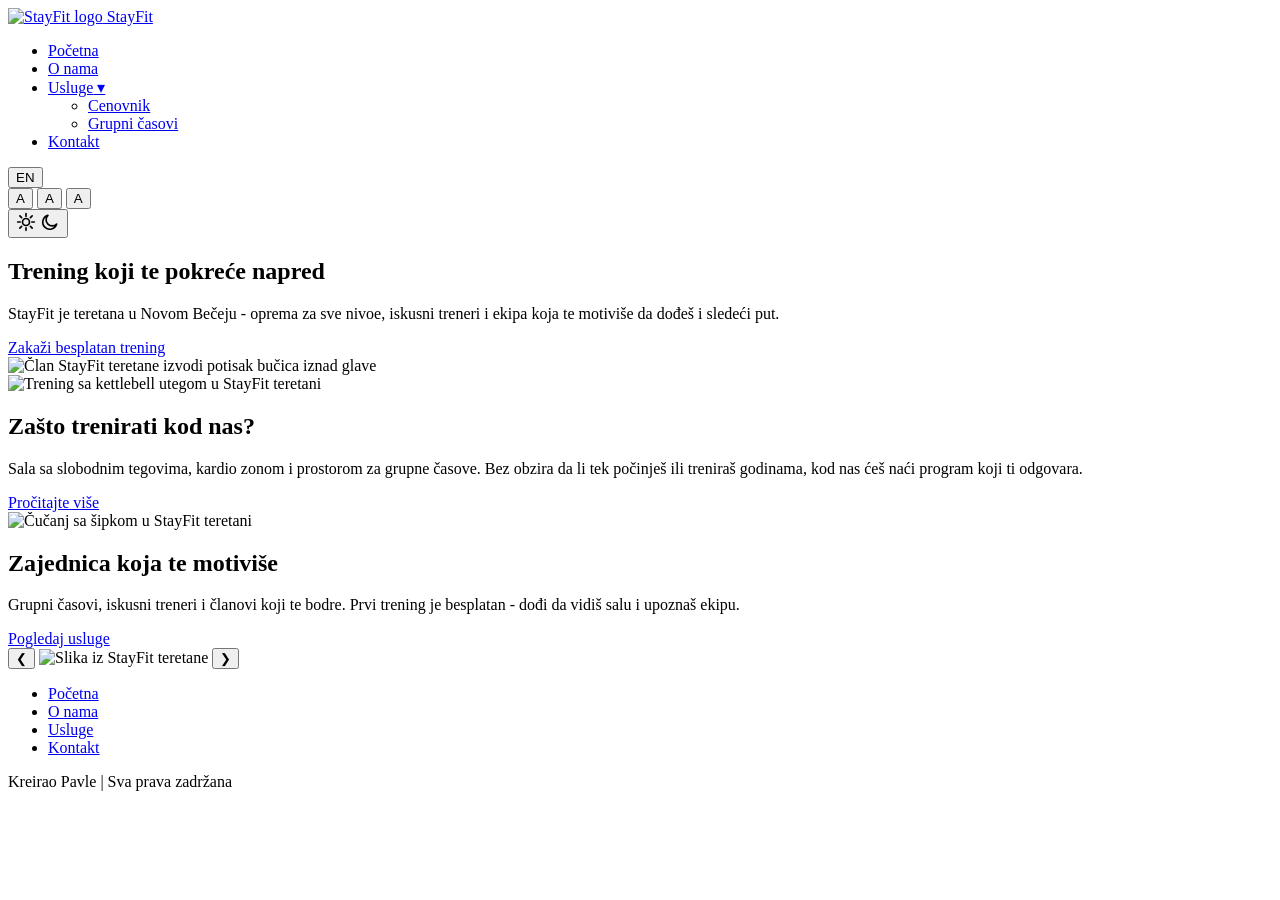
==== index.html @ c29cbc28 "Add files via upload" ====
<!doctype html>
<html lang="sr">
<head>
  <meta charset="UTF-8">
  <meta name="viewport" content="width=device-width, initial-scale=1">
  <title>StayFit - Teretana Novi Bečej</title>

  <meta name="description" content="StayFit je teretana u Novom Bečeju sa opremom za sve nivoe, iskusnim trenerima i grupnim časovima. Zakaži besplatan probni trening već danas.">
  <meta name="keywords" content="teretana Novi Bečej, StayFit, fitnes, grupni časovi, lični trener">
  <meta name="author" content="Pavle">
  <meta name="robots" content="index, follow">
  <link rel="canonical" href="https://stayfit-primer.rs/index.html">

  <meta property="og:type" content="website">
  <meta property="og:title" content="StayFit - Teretana Novi Bečej">
  <meta property="og:description" content="StayFit je teretana u Novom Bečeju sa opremom za sve nivoe, iskusnim trenerima i grupnim časovima.">
  <meta property="og:image" content="assets/img/hero-1.jpg">
  <meta property="og:url" content="https://stayfit-primer.rs/index.html">
  <meta property="og:locale" content="sr_RS">

  <link rel="icon" type="image/png" sizes="32x32" href="assets/img/icons/favicon-32.png">
  <link rel="icon" type="image/png" sizes="16x16" href="assets/img/icons/favicon-16.png">
  <link rel="apple-touch-icon" href="assets/img/icons/apple-touch-icon.png">

  <link rel="stylesheet" href="assets/css/main.css">
</head>
<body>

  <header>
    <div class="navbar">
      <a href="index.html" class="logo">
        <img src="assets/img/icons/logo-stayfit.png" width="34" height="34" alt="StayFit logo">
        StayFit
      </a>
      <div class="navbar-desno">
        <ul class="meni">
          <li><a href="index.html" data-prevod="nav_pocetna">Početna</a></li>
          <li><a href="o-nama.html" data-prevod="nav_onama">O nama</a></li>
          <li class="ima-padajuci">
            <a href="usluge.html"><span data-prevod="nav_usluge">Usluge</span> &#9662;</a>
            <ul class="padajuci">
              <li><a href="usluge.html#cenovnik" data-prevod="nav_cenovnik">Cenovnik</a></li>
              <li><a href="usluge.html#casovi" data-prevod="nav_casovi">Grupni časovi</a></li>
            </ul>
          </li>
          <li><a href="kontakt.html" data-prevod="nav_kontakt">Kontakt</a></li>
        </ul>
        <div class="podesavanja">
          <button type="button" class="dugme-jezik" id="dugmeJezik">EN</button>
          <div class="dugmad-slova">
            <button type="button" class="dugme-slovo" data-velicina="malo">A</button>
            <button type="button" class="dugme-slovo dugme-slovo-aktivan" data-velicina="srednje">A</button>
            <button type="button" class="dugme-slovo" data-velicina="veliko">A</button>
          </div>
          <button type="button" class="dugme-tema" id="dugmeTema" aria-label="Promeni temu">
            <svg data-ikona="sunce" viewBox="0 0 24 24" width="20" height="20" aria-hidden="true"><g fill="none" stroke="currentColor" stroke-width="2" stroke-linecap="round"><circle cx="12" cy="12" r="4.2"/><line x1="12" y1="2" x2="12" y2="5"/><line x1="12" y1="19" x2="12" y2="22"/><line x1="2" y1="12" x2="5" y2="12"/><line x1="19" y1="12" x2="22" y2="12"/><line x1="4.6" y1="4.6" x2="6.7" y2="6.7"/><line x1="17.3" y1="17.3" x2="19.4" y2="19.4"/><line x1="4.6" y1="19.4" x2="6.7" y2="17.3"/><line x1="17.3" y1="6.7" x2="19.4" y2="4.6"/></g></svg>
            <svg data-ikona="mesec" viewBox="0 0 24 24" width="20" height="20" aria-hidden="true"><path fill="none" stroke="currentColor" stroke-width="2" stroke-linecap="round" stroke-linejoin="round" d="M20 14.5A8.5 8.5 0 1 1 9.5 4 6.8 6.8 0 0 0 20 14.5Z"/></svg>
          </button>
        </div>
      </div>
    </div>
  </header>

  <section class="baner">
    <div class="baner-sadrzaj">
      <div class="baner-tekst">
        <h1 data-prevod="baner_naslov">Trening koji te pokreće napred</h1>
        <p data-prevod="baner_tekst">StayFit je teretana u Novom Bečeju - oprema za sve nivoe, iskusni treneri i ekipa koja te motiviše da dođeš i sledeći put.</p>
        <a href="kontakt.html" class="dugme" data-prevod="baner_dugme">Zakaži besplatan trening</a>
      </div>
      <div class="baner-slika">
        <img src="assets/img/slika1.png" alt="Član StayFit teretane izvodi potisak bučica iznad glave">
      </div>
    </div>
  </section>

  <section class="info">
    <div class="info-sadrzaj">
      <div class="info-slika">
        <img src="assets/img/slika2.jpg" alt="Trening sa kettlebell utegom u StayFit teretani">
      </div>
      <div class="info-tekst">
        <h2 data-prevod="info1_naslov">Zašto trenirati kod nas?</h2>
        <p data-prevod="info1_tekst">Sala sa slobodnim tegovima, kardio zonom i prostorom za grupne časove. Bez obzira da li tek počinješ ili treniraš godinama, kod nas ćeš naći program koji ti odgovara.</p>
        <a href="o-nama.html" class="dugme" data-prevod="info1_dugme">Pročitajte više</a>
      </div>
    </div>
  </section>

  <section class="info info-obrnuto">
    <div class="info-sadrzaj">
      <div class="info-slika">
        <img src="assets/img/slika3.jpg" alt="Čučanj sa šipkom u StayFit teretani">
      </div>
      <div class="info-tekst">
        <h2 data-prevod="info2_naslov">Zajednica koja te motiviše</h2>
        <p data-prevod="info2_tekst">Grupni časovi, iskusni treneri i članovi koji te bodre. Prvi trening je besplatan - dođi da vidiš salu i upoznaš ekipu.</p>
        <a href="usluge.html" class="dugme" data-prevod="info2_dugme">Pogledaj usluge</a>
      </div>
    </div>
  </section>

  <section class="slajder">
    <button class="slajder-strelica" id="slajderPrethodna" aria-label="Prethodna slika">&#10094;</button>
    <img src="assets/img/galerija/slika-1.jpg" alt="Slika iz StayFit teretane" id="slajderSlika">
    <button class="slajder-strelica" id="slajderSledeca" aria-label="Sledeća slika">&#10095;</button>
  </section>

  <footer>
    <ul class="footer-meni">
      <li><a href="index.html" data-prevod="nav_pocetna">Početna</a></li>
      <li><a href="o-nama.html" data-prevod="nav_onama">O nama</a></li>
      <li><a href="usluge.html" data-prevod="nav_usluge">Usluge</a></li>
      <li><a href="kontakt.html" data-prevod="nav_kontakt">Kontakt</a></li>
    </ul>
    <p data-prevod="footer_kreirao">Kreirao Pavle | Sva prava zadržana</p>
  </footer>

  <script src="assets/js/podesavanja.js"></script>
  <script src="assets/js/main.js"></script>
</body>
</html>
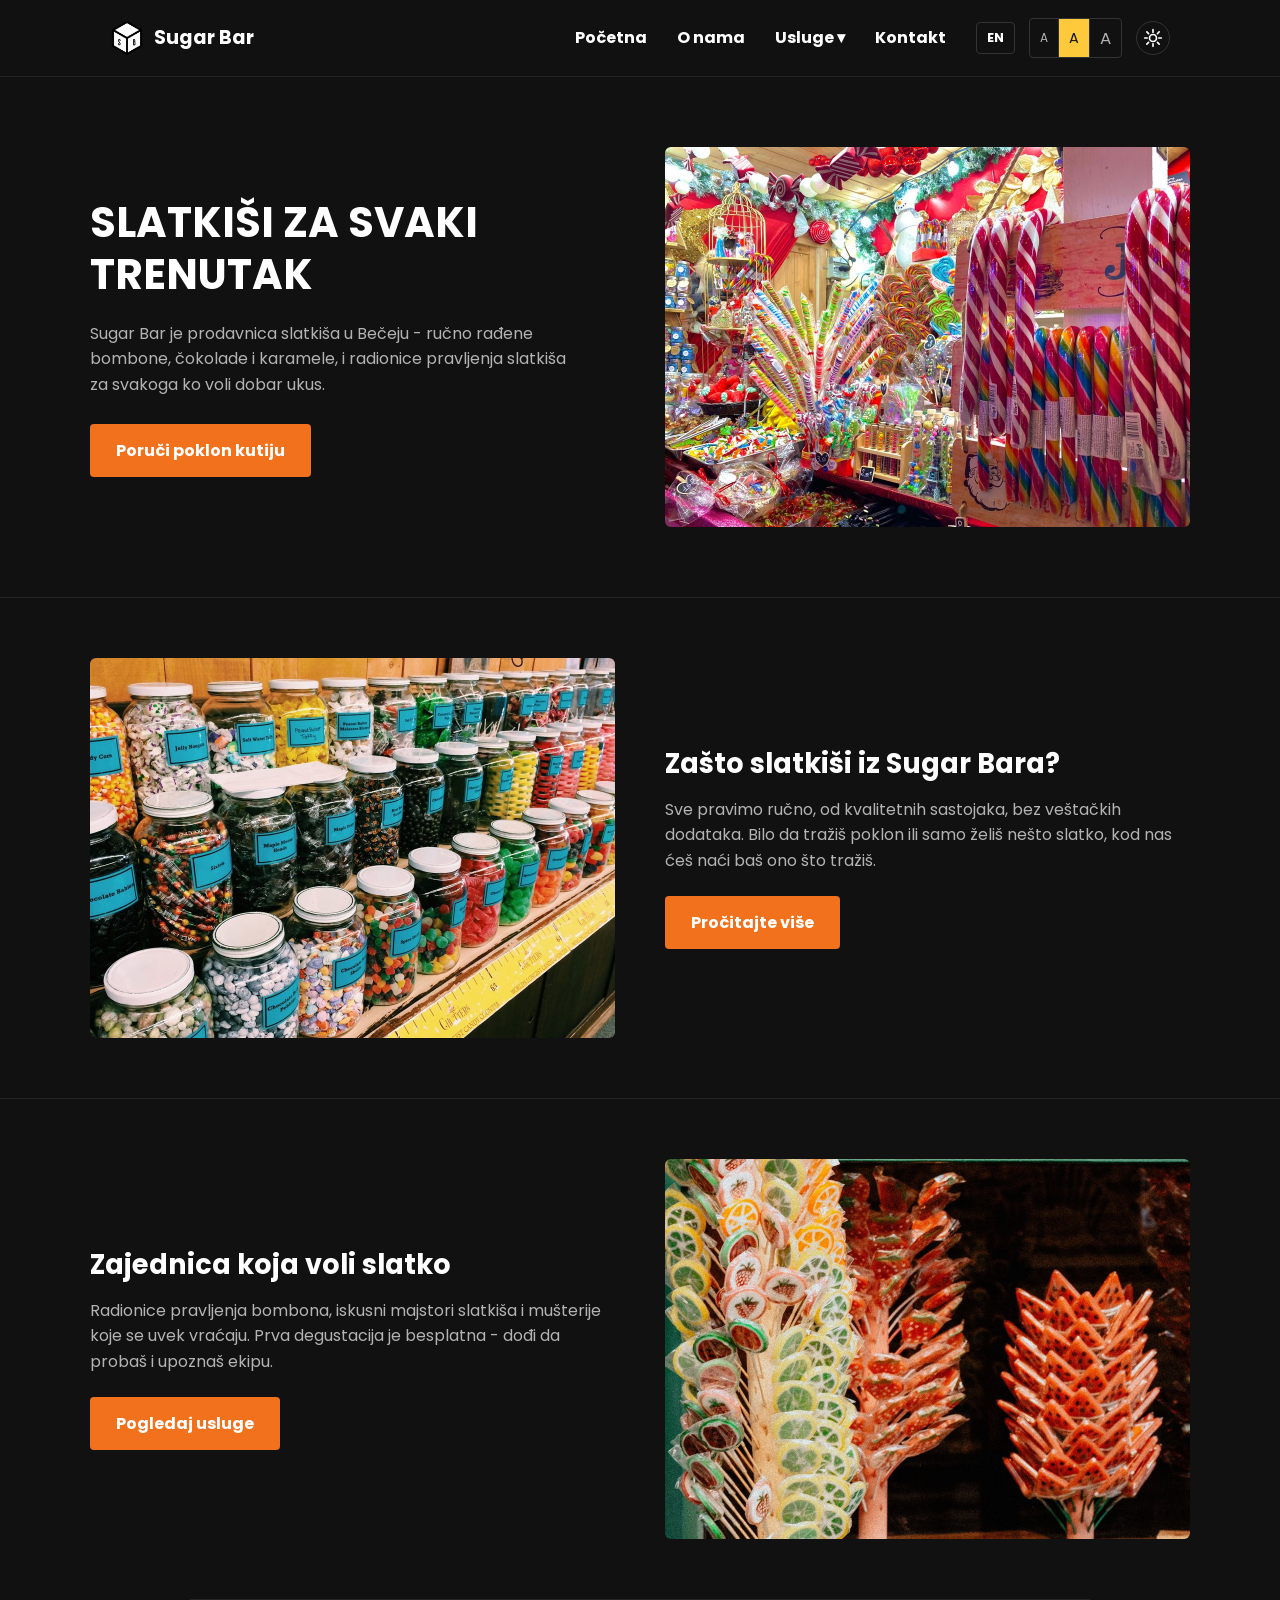
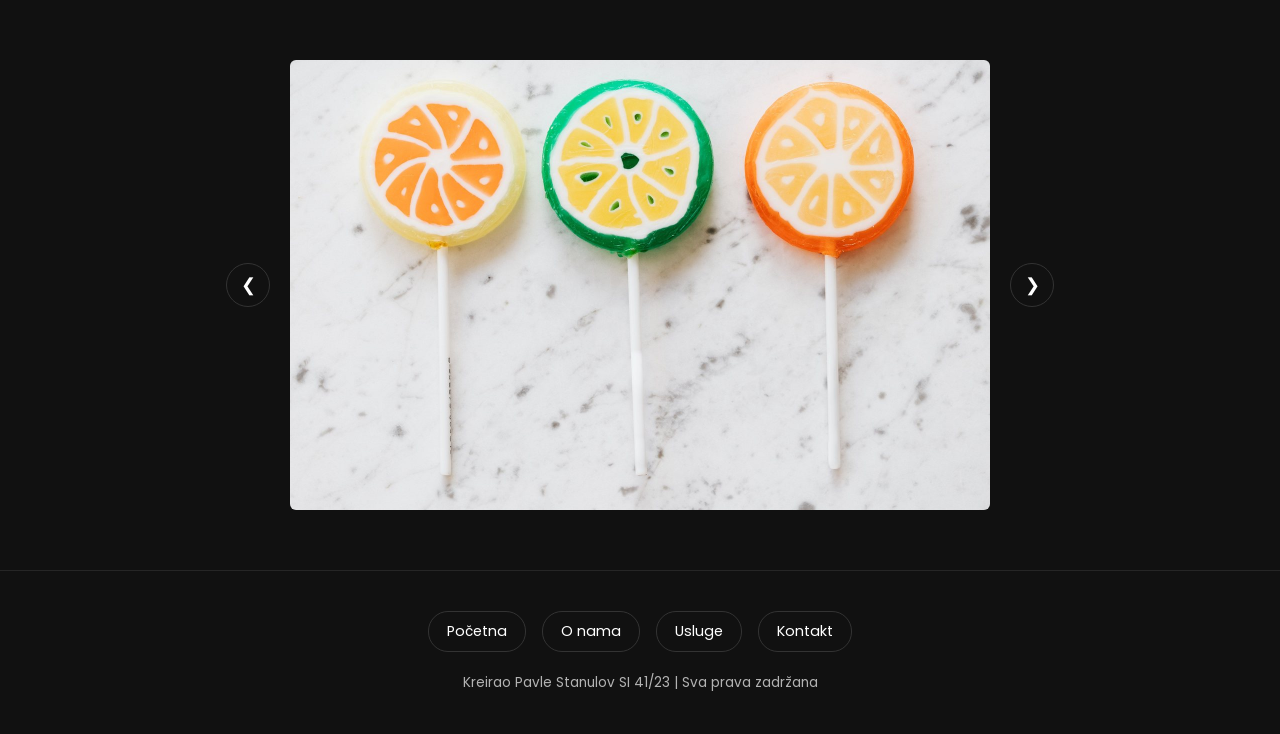
==== commit af5daffa: "Add files via upload" ====
--- a/index.html
+++ b/index.html
@@ -3,19 +3,19 @@
 <head>
   <meta charset="UTF-8">
   <meta name="viewport" content="width=device-width, initial-scale=1">
-  <title>StayFit - Teretana Novi Bečej</title>
+  <title>Sugar Bar - Prodavnica slatkiša Bečej</title>
 
-  <meta name="description" content="StayFit je teretana u Novom Bečeju sa opremom za sve nivoe, iskusnim trenerima i grupnim časovima. Zakaži besplatan probni trening već danas.">
-  <meta name="keywords" content="teretana Novi Bečej, StayFit, fitnes, grupni časovi, lični trener">
+  <meta name="description" content="Sugar Bar je prodavnica slatkiša u Bečeju sa bombonama, čokoladama i radionicama pravljenja slatkiša. Poruči poklon kutiju ili rezerviši mesto na radionici već danas.">
+  <meta name="keywords" content="prodavnica slatkiša Bečej, Sugar Bar, bombone, čokolade, radionice pravljenja slatkiša">
   <meta name="author" content="Pavle">
   <meta name="robots" content="index, follow">
-  <link rel="canonical" href="https://stayfit-primer.rs/index.html">
+  <link rel="canonical" href="https://mamatula.github.io/veb-dizajn-seminarski-rad/index.html">
 
   <meta property="og:type" content="website">
-  <meta property="og:title" content="StayFit - Teretana Novi Bečej">
-  <meta property="og:description" content="StayFit je teretana u Novom Bečeju sa opremom za sve nivoe, iskusnim trenerima i grupnim časovima.">
+  <meta property="og:title" content="Sugar Bar - Prodavnica slatkiša Bečej">
+  <meta property="og:description" content="Sugar Bar je prodavnica slatkiša u Bečeju sa bombonama, čokoladama i radionicama pravljenja slatkiša.">
   <meta property="og:image" content="assets/img/hero-1.jpg">
-  <meta property="og:url" content="https://stayfit-primer.rs/index.html">
+  <meta property="og:url" content="https://mamatula.github.io/veb-dizajn-seminarski-rad/index.html">
   <meta property="og:locale" content="sr_RS">
 
   <link rel="icon" type="image/png" sizes="32x32" href="assets/img/icons/favicon-32.png">
@@ -29,8 +29,8 @@
   <header>
     <div class="navbar">
       <a href="index.html" class="logo">
-        <img src="assets/img/icons/logo-stayfit.png" width="34" height="34" alt="StayFit logo">
-        StayFit
+        <img src="assets/img/icons/logo-sugarbar.png" width="34" height="34" alt="Sugar Bar logo">
+        Sugar Bar
       </a>
       <div class="navbar-desno">
         <ul class="meni">
@@ -40,7 +40,7 @@
             <a href="usluge.html"><span data-prevod="nav_usluge">Usluge</span> &#9662;</a>
             <ul class="padajuci">
               <li><a href="usluge.html#cenovnik" data-prevod="nav_cenovnik">Cenovnik</a></li>
-              <li><a href="usluge.html#casovi" data-prevod="nav_casovi">Grupni časovi</a></li>
+              <li><a href="usluge.html#casovi" data-prevod="nav_casovi">Radionice</a></li>
             </ul>
           </li>
           <li><a href="kontakt.html" data-prevod="nav_kontakt">Kontakt</a></li>
@@ -64,12 +64,12 @@
   <section class="baner">
     <div class="baner-sadrzaj">
       <div class="baner-tekst">
-        <h1 data-prevod="baner_naslov">Trening koji te pokreće napred</h1>
-        <p data-prevod="baner_tekst">StayFit je teretana u Novom Bečeju - oprema za sve nivoe, iskusni treneri i ekipa koja te motiviše da dođeš i sledeći put.</p>
-        <a href="kontakt.html" class="dugme" data-prevod="baner_dugme">Zakaži besplatan trening</a>
+        <h1 data-prevod="baner_naslov">Slatkiši za svaki trenutak</h1>
+        <p data-prevod="baner_tekst">Sugar Bar je prodavnica slatkiša u Bečeju - ručno rađene bombone, čokolade i karamele, i radionice pravljenja slatkiša za svakoga ko voli dobar ukus.</p>
+        <a href="kontakt.html" class="dugme" data-prevod="baner_dugme">Poruči poklon kutiju</a>
       </div>
       <div class="baner-slika">
-        <img src="assets/img/slika1.png" alt="Član StayFit teretane izvodi potisak bučica iznad glave">
+        <img src="assets/img/hero-1.jpg" alt="Štand sa bombonama i lizalicama u prodavnici Sugar Bar">
       </div>
     </div>
   </section>
@@ -77,11 +77,11 @@
   <section class="info">
     <div class="info-sadrzaj">
       <div class="info-slika">
-        <img src="assets/img/slika2.jpg" alt="Trening sa kettlebell utegom u StayFit teretani">
+        <img src="assets/img/hero-2.jpg" alt="Vitrina sa teglama bombona u prodavnici Sugar Bar">
       </div>
       <div class="info-tekst">
-        <h2 data-prevod="info1_naslov">Zašto trenirati kod nas?</h2>
-        <p data-prevod="info1_tekst">Sala sa slobodnim tegovima, kardio zonom i prostorom za grupne časove. Bez obzira da li tek počinješ ili treniraš godinama, kod nas ćeš naći program koji ti odgovara.</p>
+        <h2 data-prevod="info1_naslov">Zašto slatkiši iz Sugar Bara?</h2>
+        <p data-prevod="info1_tekst">Sve pravimo ručno, od kvalitetnih sastojaka, bez veštačkih dodataka. Bilo da tražiš poklon ili samo želiš nešto slatko, kod nas ćeš naći baš ono što tražiš.</p>
         <a href="o-nama.html" class="dugme" data-prevod="info1_dugme">Pročitajte više</a>
       </div>
     </div>
@@ -90,11 +90,11 @@
   <section class="info info-obrnuto">
     <div class="info-sadrzaj">
       <div class="info-slika">
-        <img src="assets/img/slika3.jpg" alt="Čučanj sa šipkom u StayFit teretani">
+        <img src="assets/img/hero-3.jpg" alt="Izlog sa lizalicama ispred prodavnice Sugar Bar">
       </div>
       <div class="info-tekst">
-        <h2 data-prevod="info2_naslov">Zajednica koja te motiviše</h2>
-        <p data-prevod="info2_tekst">Grupni časovi, iskusni treneri i članovi koji te bodre. Prvi trening je besplatan - dođi da vidiš salu i upoznaš ekipu.</p>
+        <h2 data-prevod="info2_naslov">Zajednica koja voli slatko</h2>
+        <p data-prevod="info2_tekst">Radionice pravljenja bombona, iskusni majstori slatkiša i mušterije koje se uvek vraćaju. Prva degustacija je besplatna - dođi da probaš i upoznaš ekipu.</p>
         <a href="usluge.html" class="dugme" data-prevod="info2_dugme">Pogledaj usluge</a>
       </div>
     </div>
@@ -102,7 +102,7 @@
 
   <section class="slajder">
     <button class="slajder-strelica" id="slajderPrethodna" aria-label="Prethodna slika">&#10094;</button>
-    <img src="assets/img/galerija/slika-1.jpg" alt="Slika iz StayFit teretane" id="slajderSlika">
+    <img src="assets/img/galerija/slika-1.jpg" alt="Slika iz prodavnice Sugar Bar" id="slajderSlika">
     <button class="slajder-strelica" id="slajderSledeca" aria-label="Sledeća slika">&#10095;</button>
   </section>
 
--- a/assets/css/main.css
+++ b/assets/css/main.css
@@ -0,0 +1,685 @@
+/* Sugar Bar - style.css
+   Obicna CSS datoteka, bez SASS-a i bez CSS okvira (osim na strani usluge.html).
+   Seminarski rad - predmet Veb dizajn. */
+
+@font-face{
+  font-family:"Poppins";
+  src:url("../fonts/Poppins-Regular.woff") format("woff");
+  font-weight:400;
+}
+@font-face{
+  font-family:"Poppins";
+  src:url("../fonts/Poppins-Bold.woff") format("woff");
+  font-weight:700;
+}
+
+:root{
+  --bg:#111111;
+  --tekst:#ffffff;
+  --siva:#b3b3b3;
+  --akcenat:#f2711c;
+  --akcenat2:#ec4899;
+  --akcenat3:#ffc93c;
+  --linija:#262626;
+  --ivica:#333333;
+  --panel:#1a1a1a;
+}
+
+/* svetla tema - uključuje se JS-om preko atributa data-tema na <html> */
+:root[data-tema="light"]{
+  --bg:#f4f4f4;
+  --tekst:#141414;
+  --siva:#555555;
+  --linija:#dddddd;
+  --ivica:#cccccc;
+  --panel:#ffffff;
+}
+
+*{
+  margin:0;
+  padding:0;
+  box-sizing:border-box;
+}
+
+body{
+  font-family:"Poppins", Arial, sans-serif;
+  background:var(--bg);
+  color:var(--tekst);
+  line-height:1.6;
+}
+
+img{
+  max-width:100%;
+  display:block;
+}
+
+a{
+  color:inherit;
+  text-decoration:none;
+}
+
+h1, h2, h3{
+  line-height:1.25;
+}
+
+.container{
+  max-width:1100px;
+  margin:0 auto;
+  padding:0 20px;
+}
+
+.dugme{
+  display:inline-block;
+  background:var(--akcenat);
+  color:#fff;
+  padding:14px 26px;
+  border-radius:4px;
+  font-weight:700;
+  border:none;
+  cursor:pointer;
+  transition:background 0.2s, transform 0.2s;
+}
+
+.dugme:hover{
+  background:#d35d0e;
+  transform:scale(1.06);
+}
+
+/* ---------- header i navigacija ---------- */
+
+header{
+  border-bottom:1px solid var(--linija);
+}
+
+.navbar{
+  display:flex;
+  align-items:center;
+  justify-content:space-between;
+  padding:18px 20px;
+  max-width:1100px;
+  margin:0 auto;
+  flex-wrap:wrap;
+  gap:14px;
+}
+
+.logo{
+  display:flex;
+  align-items:center;
+  gap:10px;
+  font-weight:700;
+  font-size:1.2rem;
+}
+
+.navbar-desno{
+  display:flex;
+  align-items:center;
+  gap:30px;
+  flex-wrap:wrap;
+}
+
+.meni{
+  display:flex;
+  gap:30px;
+  list-style:none;
+}
+
+.meni a{
+  font-weight:600;
+}
+
+.meni a:hover{
+  color:var(--akcenat);
+}
+
+/* ---------- padajuci meni (dropdown ispod "Usluge") ---------- */
+
+.ima-padajuci{
+  position:relative;
+}
+
+.padajuci{
+  display:none;
+  position:absolute;
+  top:100%;
+  left:0;
+  background:var(--panel);
+  border:1px solid var(--ivica);
+  border-radius:4px;
+  padding:8px;
+  min-width:180px;
+  z-index:10;
+}
+
+.padajuci li{
+  list-style:none;
+}
+
+.padajuci a{
+  display:block;
+  padding:8px 12px;
+  font-size:0.9rem;
+  white-space:nowrap;
+}
+
+.ima-padajuci:hover .padajuci{
+  display:block;
+}
+
+/* ---------- podešavanja (jezik / veličina slova / tema) ---------- */
+
+.podesavanja{
+  display:flex;
+  align-items:center;
+  gap:14px;
+}
+
+.dugme-jezik{
+  background:none;
+  border:1px solid var(--ivica);
+  color:var(--tekst);
+  border-radius:4px;
+  padding:6px 10px;
+  font-size:0.8rem;
+  font-weight:700;
+  font-family:inherit;
+  cursor:pointer;
+}
+
+.dugme-jezik:hover{
+  border-color:var(--akcenat);
+  color:var(--akcenat);
+}
+
+.dugmad-slova{
+  display:flex;
+  border:1px solid var(--ivica);
+  border-radius:4px;
+  overflow:hidden;
+}
+
+.dugme-slovo{
+  background:none;
+  border:none;
+  border-right:1px solid var(--ivica);
+  color:var(--siva);
+  padding:6px 10px;
+  cursor:pointer;
+  font-family:inherit;
+}
+
+.dugme-slovo:last-child{
+  border-right:none;
+}
+
+.dugme-slovo[data-velicina="malo"]{
+  font-size:0.75rem;
+}
+
+.dugme-slovo[data-velicina="srednje"]{
+  font-size:0.9rem;
+}
+
+.dugme-slovo[data-velicina="veliko"]{
+  font-size:1.05rem;
+}
+
+.dugme-slovo:hover{
+  color:var(--tekst);
+}
+
+.dugme-slovo-aktivan{
+  background:var(--akcenat3);
+  color:#141414;
+}
+
+.dugme-tema{
+  background:none;
+  border:1px solid var(--ivica);
+  border-radius:50%;
+  width:34px;
+  height:34px;
+  display:flex;
+  align-items:center;
+  justify-content:center;
+  color:var(--tekst);
+  cursor:pointer;
+  flex-shrink:0;
+}
+
+.dugme-tema:hover{
+  border-color:var(--akcenat);
+  color:var(--akcenat);
+}
+
+.dugme-tema svg[data-ikona="mesec"]{
+  display:none;
+}
+
+:root[data-tema="light"] .dugme-tema svg[data-ikona="sunce"]{
+  display:none;
+}
+
+:root[data-tema="light"] .dugme-tema svg[data-ikona="mesec"]{
+  display:block;
+}
+
+@media (max-width:700px){
+  .navbar{
+    flex-direction:column;
+    gap:14px;
+  }
+  .navbar-desno{
+    flex-direction:column;
+    gap:14px;
+  }
+  .meni{
+    gap:18px;
+    flex-wrap:wrap;
+    justify-content:center;
+  }
+}
+
+/* ---------- baner (hero) ---------- */
+
+.baner{
+  padding:70px 20px;
+}
+
+.baner-sadrzaj{
+  max-width:1100px;
+  margin:0 auto;
+  display:flex;
+  align-items:center;
+  gap:50px;
+}
+
+.baner-tekst{
+  flex:1;
+}
+
+.baner-tekst h1{
+  font-size:2.6rem;
+  text-transform:uppercase;
+  margin-bottom:20px;
+}
+
+.baner-tekst p{
+  color:var(--siva);
+  margin-bottom:26px;
+  max-width:480px;
+}
+
+.baner-slika{
+  flex:1;
+}
+
+.baner-slika img{
+  width:100%;
+  height:380px;
+  border-radius:6px;
+  object-fit:cover;
+  transition:transform 0.3s;
+}
+
+.baner-slika img:hover{
+  transform:scale(1.05);
+}
+
+@media (max-width:800px){
+  .baner-sadrzaj{
+    flex-direction:column;
+  }
+  .baner-tekst h1{
+    font-size:2rem;
+  }
+}
+
+/* ---------- info sekcija (slika + tekst naizmenicno) ---------- */
+
+.info{
+  padding:60px 20px;
+  border-top:1px solid var(--linija);
+}
+
+.info-sadrzaj{
+  max-width:1100px;
+  margin:0 auto;
+  display:flex;
+  align-items:center;
+  gap:50px;
+}
+
+.info-obrnuto .info-sadrzaj{
+  flex-direction:row-reverse;
+}
+
+.info-slika, .info-tekst{
+  flex:1;
+}
+
+.info-slika img{
+  width:100%;
+  height:380px;
+  border-radius:6px;
+  object-fit:cover;
+  transition:transform 0.3s;
+}
+
+.info-slika img:hover{
+  transform:scale(1.05);
+}
+
+.info-tekst h2{
+  font-size:1.7rem;
+  margin-bottom:16px;
+}
+
+.info-tekst p{
+  color:var(--siva);
+  margin-bottom:22px;
+}
+
+@media (max-width:800px){
+  .info-sadrzaj, .info-obrnuto .info-sadrzaj{
+    flex-direction:column;
+  }
+}
+
+/* ---------- footer ---------- */
+
+footer{
+  border-top:1px solid var(--linija);
+  padding:40px 20px;
+  text-align:center;
+}
+
+.footer-meni{
+  display:flex;
+  justify-content:center;
+  gap:16px;
+  list-style:none;
+  flex-wrap:wrap;
+  margin-bottom:20px;
+}
+
+.footer-meni a{
+  display:inline-block;
+  border:1px solid var(--ivica);
+  border-radius:20px;
+  padding:8px 18px;
+  font-size:0.9rem;
+}
+
+.footer-meni a:hover{
+  border-color:var(--akcenat);
+  color:var(--akcenat);
+}
+
+footer p{
+  color:var(--siva);
+  font-size:0.85rem;
+}
+
+/* ---------- naslov stranice (O nama / Usluge / Kontakt) ---------- */
+
+.naslov-stranice{
+  text-align:center;
+  padding:60px 20px 20px;
+}
+
+.naslov-stranice h1{
+  font-size:2.2rem;
+  text-transform:uppercase;
+}
+
+.isticanje{
+  color:var(--akcenat2);
+}
+
+/* ---------- video ---------- */
+
+.video-sadrzaj{
+  max-width:900px;
+  margin:0 auto;
+  padding:0 20px 70px;
+}
+
+.video-sadrzaj video{
+  width:100%;
+  border-radius:6px;
+  display:block;
+}
+
+/* ---------- tim ---------- */
+
+.tim{
+  max-width:1100px;
+  margin:0 auto;
+  padding:20px 20px 70px;
+  display:flex;
+  justify-content:center;
+  gap:60px;
+  flex-wrap:wrap;
+  text-align:center;
+}
+
+.tim-clan img{
+  width:140px;
+  height:140px;
+  border-radius:50%;
+  object-fit:cover;
+  margin:0 auto 16px;
+  transition:transform 0.3s;
+}
+
+.tim-clan img:hover{
+  transform:scale(1.08);
+}
+
+.tim-clan h3{
+  font-size:1.1rem;
+  margin-bottom:4px;
+}
+
+.tim-clan p{
+  color:var(--siva);
+  font-size:0.9rem;
+}
+
+/* ---------- cenovnik (lista usluga) ---------- */
+
+.cenovnik{
+  max-width:800px;
+  margin:0 auto;
+  padding:20px 20px 70px;
+}
+
+.stavka{
+  display:flex;
+  justify-content:space-between;
+  align-items:center;
+  gap:20px;
+  padding:20px 0;
+  border-bottom:1px solid #262626;
+}
+
+.stavka h3{
+  font-size:1.1rem;
+  margin-bottom:6px;
+}
+
+.stavka p{
+  color:var(--siva);
+  font-size:0.9rem;
+}
+
+.stavka span{
+  font-weight:700;
+  font-size:1.2rem;
+  white-space:nowrap;
+}
+
+/* ---------- kontakt forma ---------- */
+
+.kontakt-sadrzaj{
+  max-width:1100px;
+  margin:0 auto;
+  padding:20px 20px 70px;
+  display:flex;
+  gap:60px;
+  flex-wrap:wrap;
+}
+
+.forma{
+  flex:1;
+  min-width:280px;
+}
+
+.polje{
+  margin-bottom:18px;
+}
+
+.polje label{
+  display:block;
+  margin-bottom:6px;
+  font-size:0.9rem;
+}
+
+.polje input,
+.polje textarea{
+  width:100%;
+  padding:12px;
+  background:var(--panel);
+  border:1px solid var(--ivica);
+  border-radius:4px;
+  color:var(--tekst);
+  font-family:inherit;
+}
+
+.polje textarea{
+  resize:vertical;
+}
+
+.polje input.pogresno,
+.polje textarea.pogresno{
+  border-color:#e05252;
+}
+
+.greska{
+  display:block;
+  min-height:1.1em;
+  margin-top:6px;
+  color:#e05252;
+  font-size:0.8rem;
+}
+
+.poruka-uspeh{
+  display:none;
+  margin-top:18px;
+  color:var(--akcenat);
+  font-weight:600;
+}
+
+.poruka-uspeh.prikazano{
+  display:block;
+}
+
+.kontakt-info{
+  flex:1;
+  min-width:260px;
+}
+
+.kontakt-info p{
+  color:var(--siva);
+  margin-bottom:14px;
+}
+
+.mapa{
+  margin-top:20px;
+  border-radius:6px;
+  overflow:hidden;
+}
+
+.mapa iframe{
+  width:100%;
+  height:280px;
+  border:0;
+  display:block;
+}
+
+.dugme-preuzmi{
+  display:inline-block;
+  margin-top:20px;
+  border:1px solid var(--ivica);
+  border-radius:4px;
+  padding:10px 16px;
+  font-size:0.9rem;
+  font-weight:600;
+  transition:border-color 0.2s, color 0.2s, transform 0.2s;
+}
+
+.dugme-preuzmi:hover{
+  border-color:var(--akcenat);
+  color:var(--akcenat);
+  transform:scale(1.03);
+}
+
+@media (max-width:700px){
+  .kontakt-sadrzaj{
+    flex-direction:column;
+  }
+}
+
+/* ---------- slajder slika ---------- */
+
+.slajder{
+  max-width:900px;
+  margin:0 auto;
+  padding:60px 20px;
+  display:flex;
+  align-items:center;
+  justify-content:center;
+  gap:20px;
+  border-top:1px solid var(--linija);
+}
+
+.slajder img{
+  border-radius:6px;
+  max-width:700px;
+  width:100%;
+  height:450px;
+  object-fit:cover;
+  transition:transform 0.3s;
+}
+
+.slajder img:hover{
+  transform:scale(1.03);
+}
+
+.slajder-strelica{
+  flex-shrink:0;
+  width:44px;
+  height:44px;
+  border-radius:50%;
+  border:1px solid var(--ivica);
+  background:none;
+  color:var(--tekst);
+  font-size:1.1rem;
+  cursor:pointer;
+  transition:border-color 0.2s, color 0.2s, transform 0.2s;
+}
+
+.slajder-strelica:hover{
+  border-color:var(--akcenat);
+  color:var(--akcenat);
+  transform:scale(1.1);
+}
+
+@media (max-width:600px){
+  .slajder{
+    gap:10px;
+  }
+  .slajder img{
+    height:260px;
+  }
+}
